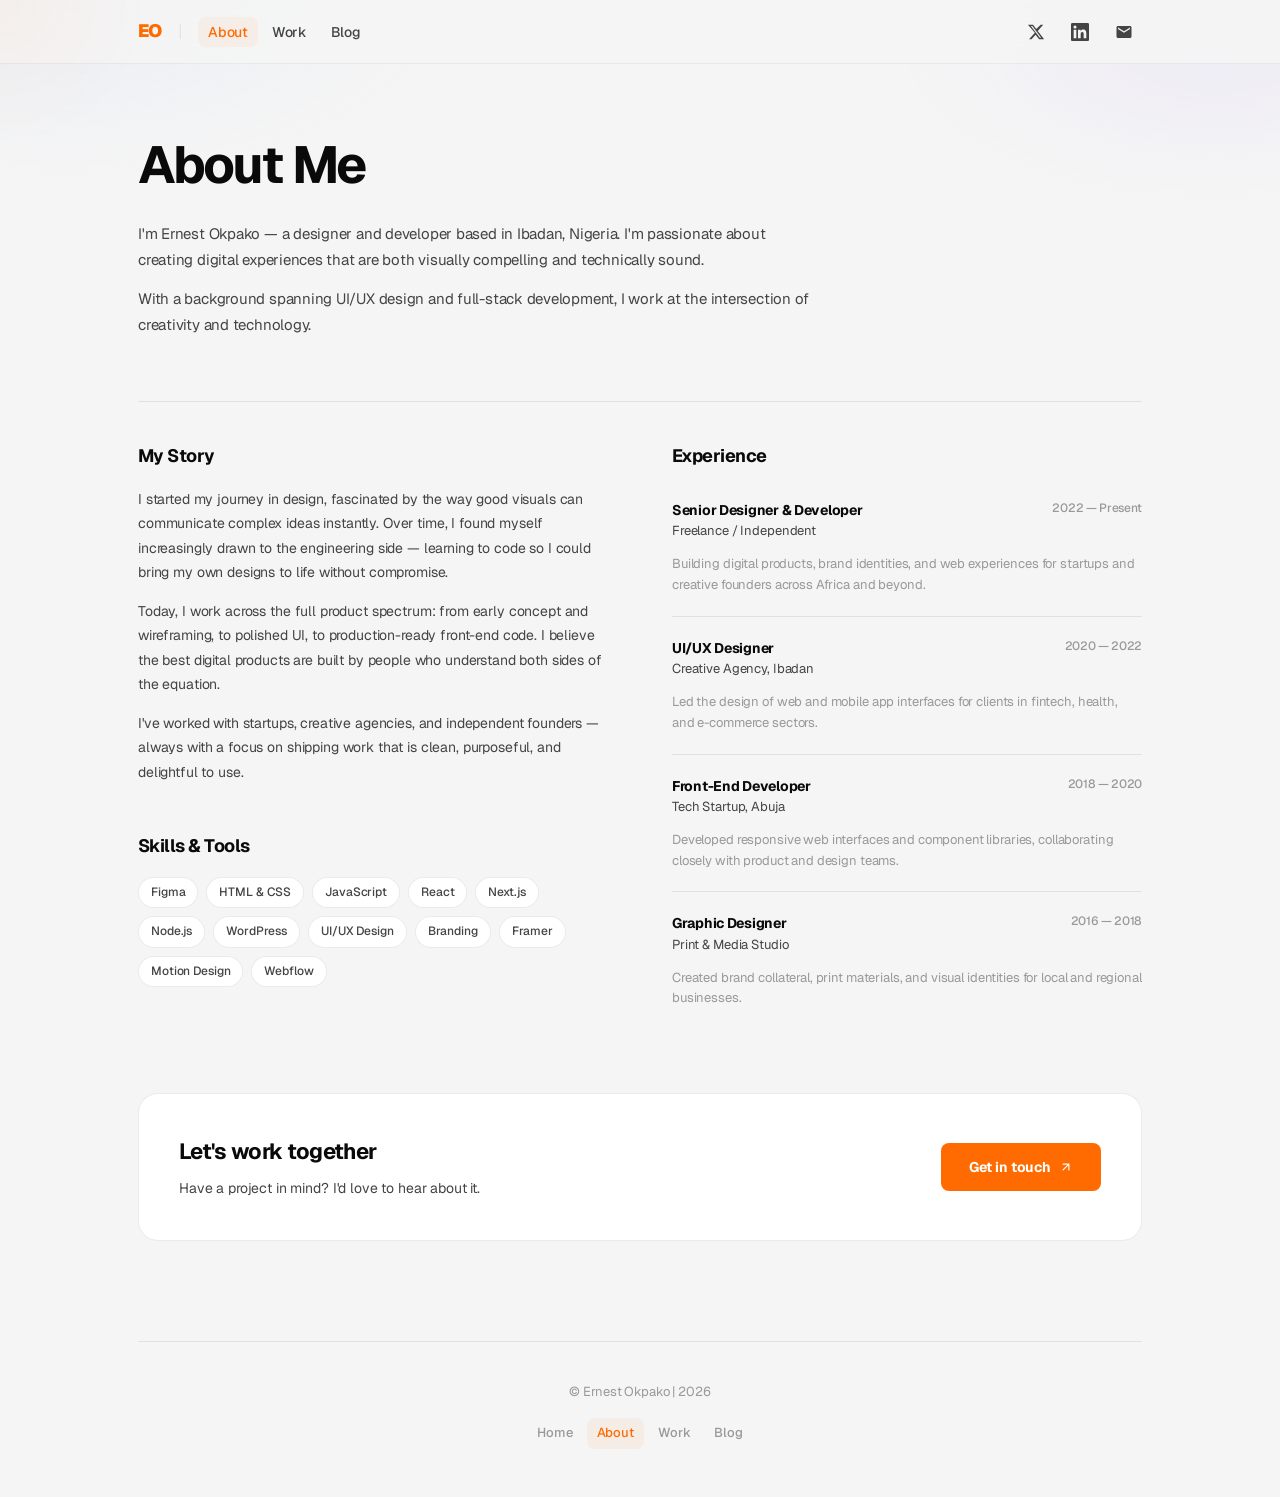
==== about.html @ 28a08a2b "Initial commit - Comprehensive Portfolio with Projects and Detailed Blog Posts" ====
<!DOCTYPE html>
<html lang="en">

<head>
    <meta charset="UTF-8" />
    <meta name="viewport" content="width=device-width, initial-scale=1.0" />
    <title>About — Ernest Okpako</title>
    <meta name="description"
        content="Learn more about Ernest Okpako — his background, skills, and experience in design and development." />
    <link rel="preconnect" href="https://fonts.googleapis.com" />
    <link rel="preconnect" href="https://fonts.gstatic.com" crossorigin />
    <link href="https://fonts.googleapis.com/css2?family=Geist:wght@300;400;500;600;700;800;900&display=swap"
        rel="stylesheet" />
    <link rel="stylesheet" href="css/style.css" />
</head>

<body>

    <!-- Navigation -->
    <nav class="navbar" id="navbar">
        <div class="nav-container">
            <div class="nav-left">
                <a href="index.html" class="nav-logo" id="nav-logo">EO</a>
                <span class="nav-divider">|</span>
                <ul class="nav-links">
                    <li><a href="about.html" class="nav-link" id="nav-about">About</a></li>
                    <li><a href="work.html" class="nav-link" id="nav-work">Work</a></li>
                    <li><a href="blog.html" class="nav-link" id="nav-blog">Blog</a></li>
                </ul>
            </div>
            <div class="nav-right">
                <a href="https://twitter.com" target="_blank" rel="noopener" class="nav-icon" aria-label="Twitter/X">
                    <svg width="18" height="18" viewBox="0 0 24 24" fill="none">
                        <path
                            d="M18.244 2.25h3.308l-7.227 8.26 8.502 11.24H16.17l-4.714-6.231-5.401 6.231H2.748l7.73-8.835L1.254 2.25H8.08l4.243 5.617 5.921-5.617Zm-1.161 17.52h1.833L7.084 4.126H5.117L17.083 19.77Z"
                            fill="currentColor" />
                    </svg>
                </a>
                <a href="https://linkedin.com" target="_blank" rel="noopener" class="nav-icon" aria-label="LinkedIn">
                    <svg width="18" height="18" viewBox="0 0 24 24" fill="none">
                        <path
                            d="M20.447 20.452h-3.554v-5.569c0-1.328-.027-3.037-1.852-3.037-1.853 0-2.136 1.445-2.136 2.939v5.667H9.351V9h3.414v1.561h.046c.477-.9 1.637-1.85 3.37-1.85 3.601 0 4.267 2.37 4.267 5.455v6.286zM5.337 7.433a2.062 2.062 0 0 1-2.063-2.065 2.064 2.064 0 1 1 2.063 2.065zm1.782 13.019H3.555V9h3.564v11.452zM22.225 0H1.771C.792 0 0 .774 0 1.729v20.542C0 23.227.792 24 1.771 24h20.451C23.2 24 24 23.227 24 22.271V1.729C24 .774 23.2 0 22.222 0h.003z"
                            fill="currentColor" />
                    </svg>
                </a>
                <a href="mailto:ernest.kelvin26@gmail.com" class="nav-icon" aria-label="Email">
                    <svg width="18" height="18" viewBox="0 0 24 24" fill="none">
                        <path
                            d="M20 4H4c-1.1 0-2 .9-2 2v12c0 1.1.9 2 2 2h16c1.1 0 2-.9 2-2V6c0-1.1-.9-2-2-2zm0 4-8 5-8-5V6l8 5 8-5v2z"
                            fill="currentColor" />
                    </svg>
                </a>
                <button class="hamburger" id="hamburger" aria-label="Toggle menu">
                    <span></span><span></span><span></span>
                </button>
            </div>
        </div>
        <div class="mobile-menu" id="mobile-menu">
            <ul>
                <li><a href="about.html" id="mob-about">About</a></li>
                <li><a href="work.html" id="mob-work">Work</a></li>
                <li><a href="blog.html" id="mob-blog">Blog</a></li>
            </ul>
        </div>
    </nav>

    <!-- Page Hero -->
    <section class="page-hero">
        <div class="container">
            <h1 class="page-title">About Me</h1>
            <div class="page-intro">
                <p>I'm Ernest Okpako — a designer and developer based in Ibadan, Nigeria. I'm passionate about creating
                    digital experiences that are both visually compelling and technically sound.</p>
                <p>With a background spanning UI/UX design and full-stack development, I work at the intersection of
                    creativity and technology.</p>
            </div>
        </div>
    </section>

    <!-- About Content -->
    <section class="about-content">
        <div class="container">
            <div class="divider"></div>

            <div class="about-grid">

                <!-- Left: Story & Skills -->
                <div>
                    <div class="about-text" style="margin-bottom: 48px;">
                        <h3>My Story</h3>
                        <p>I started my journey in design, fascinated by the way good visuals can communicate complex
                            ideas instantly. Over time, I found myself increasingly drawn to the engineering side —
                            learning to code so I could bring my own designs to life without compromise.</p>
                        <p>Today, I work across the full product spectrum: from early concept and wireframing, to
                            polished UI, to production-ready front-end code. I believe the best digital products are
                            built by people who understand both sides of the equation.</p>
                        <p>I've worked with startups, creative agencies, and independent founders — always with a focus
                            on shipping work that is clean, purposeful, and delightful to use.</p>
                    </div>

                    <div class="about-text">
                        <h3 style="margin-bottom: 16px;">Skills & Tools</h3>
                        <div class="skills-list" id="skills-list">
                            <span class="skill-tag">Figma</span>
                            <span class="skill-tag">HTML & CSS</span>
                            <span class="skill-tag">JavaScript</span>
                            <span class="skill-tag">React</span>
                            <span class="skill-tag">Next.js</span>
                            <span class="skill-tag">Node.js</span>
                            <span class="skill-tag">WordPress</span>
                            <span class="skill-tag">UI/UX Design</span>
                            <span class="skill-tag">Branding</span>
                            <span class="skill-tag">Framer</span>
                            <span class="skill-tag">Motion Design</span>
                            <span class="skill-tag">Webflow</span>
                        </div>
                    </div>
                </div>

                <!-- Right: Experience -->
                <div>
                    <h3
                        style="font-size: 18px; font-weight: 700; letter-spacing: -0.03em; margin-bottom: 8px; color: var(--text-primary);">
                        Experience</h3>

                    <div class="experience-item" id="exp-1">
                        <div class="exp-header">
                            <div>
                                <p class="exp-role">Senior Designer & Developer</p>
                                <p class="exp-company">Freelance / Independent</p>
                            </div>
                            <span class="exp-date">2022 — Present</span>
                        </div>
                        <p class="exp-desc">Building digital products, brand identities, and web experiences for
                            startups and creative founders across Africa and beyond.</p>
                    </div>

                    <div class="experience-item" id="exp-2">
                        <div class="exp-header">
                            <div>
                                <p class="exp-role">UI/UX Designer</p>
                                <p class="exp-company">Creative Agency, Ibadan</p>
                            </div>
                            <span class="exp-date">2020 — 2022</span>
                        </div>
                        <p class="exp-desc">Led the design of web and mobile app interfaces for clients in fintech,
                            health, and e-commerce sectors.</p>
                    </div>

                    <div class="experience-item" id="exp-3">
                        <div class="exp-header">
                            <div>
                                <p class="exp-role">Front-End Developer</p>
                                <p class="exp-company">Tech Startup, Abuja</p>
                            </div>
                            <span class="exp-date">2018 — 2020</span>
                        </div>
                        <p class="exp-desc">Developed responsive web interfaces and component libraries, collaborating
                            closely with product and design teams.</p>
                    </div>

                    <div class="experience-item" id="exp-4">
                        <div class="exp-header">
                            <div>
                                <p class="exp-role">Graphic Designer</p>
                                <p class="exp-company">Print & Media Studio</p>
                            </div>
                            <span class="exp-date">2016 — 2018</span>
                        </div>
                        <p class="exp-desc">Created brand collateral, print materials, and visual identities for local
                            and regional businesses.</p>
                    </div>
                </div>

            </div>

            <!-- Contact Strip -->
            <div class="contact-strip" id="contact-strip">
                <div>
                    <h3>Let's work together</h3>
                    <p>Have a project in mind? I'd love to hear about it.</p>
                </div>
                <a href="mailto:ernest.kelvin26@gmail.com" class="contact-btn" id="contact-email-btn">
                    Get in touch
                    <svg width="14" height="14" viewBox="0 0 24 24" fill="none">
                        <path d="M7 17L17 7M17 7H7M17 7v10" stroke="currentColor" stroke-width="2"
                            stroke-linecap="round" stroke-linejoin="round" />
                    </svg>
                </a>
            </div>

        </div>
    </section>

    <!-- Footer -->
    <footer class="footer" id="footer">
        <div class="container">
            <div class="divider"></div>
            <div class="footer-inner">
                <p class="footer-copy">© Ernest Okpako | 2026</p>
                <nav class="footer-nav" aria-label="Footer navigation">
                    <a href="index.html" class="footer-link" id="footer-home">Home</a>
                    <a href="about.html" class="footer-link" id="footer-about">About</a>
                    <a href="work.html" class="footer-link" id="footer-work">Work</a>
                    <a href="blog.html" class="footer-link" id="footer-blog">Blog</a>
                </nav>
            </div>
        </div>
    </footer>

    <script src="js/main.js"></script>
</body>

</html>
---- css/style.css ----
/* ===================================
   ROOT VARIABLES & DESIGN SYSTEM
   =================================== */
:root {
  --bg: #f5f5f5;
  --bg-card: #ffffff;
  --text-primary: #0a0a0a;
  --text-secondary: #444444;
  --text-muted: #999999;
  --accent: #FF6B00;
  --accent-hover: #e05f00;
  --border: rgba(0, 0, 0, 0.08);
  --border-light: rgba(0, 0, 0, 0.05);
  --nav-height: 64px;
  --container-width: 1100px;
  --radius-sm: 8px;
  --radius-md: 12px;
  --radius-lg: 20px;
  --transition: 0.22s cubic-bezier(0.4, 0, 0.2, 1);
  --shadow-sm: 0 1px 4px rgba(0, 0, 0, 0.05);
  --shadow-md: 0 4px 20px rgba(0, 0, 0, 0.08);
  --shadow-lg: 0 12px 40px rgba(0, 0, 0, 0.12);
}

/* ===================================
   RESET & BASE
   =================================== */
*,
*::before,
*::after {
  box-sizing: border-box;
  margin: 0;
  padding: 0;
}

html {
  scroll-behavior: smooth;
}

body {
  font-family: 'Geist', -apple-system, BlinkMacSystemFont, 'Segoe UI', sans-serif;
  background-color: var(--bg);
  color: var(--text-primary);
  font-size: 16px;
  line-height: 1.6;
  letter-spacing: -0.02em;
  -webkit-font-smoothing: antialiased;
  -moz-osx-font-smoothing: grayscale;
  overflow-x: hidden;
  min-height: 100vh;
}

/* Aurora glow effect */
body::before {
  content: "";
  position: fixed;
  top: 0;
  left: 0;
  width: 100%;
  height: 100%;
  background:
    radial-gradient(ellipse 60% 40% at 5% 0%, rgba(120, 160, 255, 0.07), transparent 50%),
    radial-gradient(ellipse 50% 35% at 95% 5%, rgba(160, 120, 255, 0.07), transparent 50%);
  pointer-events: none;
  z-index: 0;
}

a {
  color: inherit;
  text-decoration: none;
}

ul {
  list-style: none;
}

img {
  display: block;
  max-width: 100%;
  height: auto;
}

/* ===================================
   CONTAINER
   =================================== */
.container {
  max-width: var(--container-width);
  margin: 0 auto;
  padding: 0 48px;
  position: relative;
  z-index: 1;
}

/* ===================================
   NAVIGATION
   =================================== */
.navbar {
  position: fixed;
  top: 0;
  left: 0;
  right: 0;
  z-index: 100;
  background: rgba(245, 245, 245, 0.8);
  backdrop-filter: blur(16px);
  -webkit-backdrop-filter: blur(16px);
  border-bottom: 1px solid var(--border-light);
  transition: background var(--transition), box-shadow var(--transition);
  height: var(--nav-height);
}

.navbar.scrolled {
  background: rgba(245, 245, 245, 0.95);
  box-shadow: 0 1px 24px rgba(0, 0, 0, 0.06);
}

.nav-container {
  max-width: var(--container-width);
  margin: 0 auto;
  padding: 0 48px;
  height: 100%;
  display: flex;
  align-items: center;
  justify-content: space-between;
}

.nav-left {
  display: flex;
  align-items: center;
  gap: 16px;
}

.nav-logo {
  font-size: 18px;
  font-weight: 900;
  color: var(--accent);
  letter-spacing: -0.04em;
  transition: opacity var(--transition);
  flex-shrink: 0;
}

.nav-logo:hover {
  opacity: 0.8;
}

.nav-divider {
  color: var(--border);
  font-size: 18px;
  font-weight: 300;
  user-select: none;
  flex-shrink: 0;
}

.nav-links {
  display: flex;
  align-items: center;
  gap: 4px;
}

.nav-link {
  font-size: 14px;
  font-weight: 500;
  color: var(--text-secondary);
  padding: 6px 10px;
  border-radius: var(--radius-sm);
  transition: color var(--transition), background var(--transition);
  letter-spacing: -0.02em;
}

.nav-link:hover,
.nav-link.active {
  color: var(--accent);
  background: rgba(255, 107, 0, 0.06);
}

.nav-right {
  display: flex;
  align-items: center;
  gap: 8px;
}

.nav-icon {
  width: 36px;
  height: 36px;
  display: flex;
  align-items: center;
  justify-content: center;
  border-radius: var(--radius-sm);
  color: var(--text-secondary);
  transition: color var(--transition), background var(--transition);
}

.nav-icon:hover {
  color: var(--accent);
  background: rgba(255, 107, 0, 0.06);
}

/* Hamburger */
.hamburger {
  display: none;
  flex-direction: column;
  gap: 5px;
  background: none;
  border: none;
  cursor: pointer;
  padding: 8px;
  border-radius: var(--radius-sm);
  transition: background var(--transition);
}

.hamburger:hover {
  background: var(--border-light);
}

.hamburger span {
  display: block;
  width: 20px;
  height: 2px;
  background: var(--text-primary);
  border-radius: 2px;
  transition: all var(--transition);
}

.hamburger.open span:nth-child(1) {
  transform: translateY(7px) rotate(45deg);
}

.hamburger.open span:nth-child(2) {
  opacity: 0;
}

.hamburger.open span:nth-child(3) {
  transform: translateY(-7px) rotate(-45deg);
}

/* Mobile Menu */
.mobile-menu {
  display: none;
  position: absolute;
  top: var(--nav-height);
  left: 0;
  right: 0;
  background: rgba(245, 245, 245, 0.97);
  backdrop-filter: blur(16px);
  -webkit-backdrop-filter: blur(16px);
  border-bottom: 1px solid var(--border);
  padding: 16px 24px 24px;
  z-index: 99;
  animation: slideDown 0.2s ease;
}

.mobile-menu.open {
  display: block;
}

@keyframes slideDown {
  from {
    opacity: 0;
    transform: translateY(-8px);
  }

  to {
    opacity: 1;
    transform: translateY(0);
  }
}

.mobile-menu ul {
  display: flex;
  flex-direction: column;
  gap: 4px;
}

.mobile-menu a {
  display: block;
  font-size: 15px;
  font-weight: 500;
  color: var(--text-secondary);
  padding: 10px 12px;
  border-radius: var(--radius-sm);
  transition: color var(--transition), background var(--transition);
  letter-spacing: -0.02em;
}

.mobile-menu a:hover,
.mobile-menu a.active {
  color: var(--accent);
  background: rgba(255, 107, 0, 0.06);
}

/* ===================================
   HERO SECTION
   =================================== */
.hero {
  padding-top: calc(var(--nav-height) + 72px);
  padding-bottom: 72px;
}

.hero-content {
  max-width: 820px;
}

.hero-name {
  font-size: clamp(38px, 6vw, 58px);
  font-weight: 700;
  letter-spacing: -0.04em;
  line-height: 1.1;
  color: var(--text-primary);
  margin-bottom: 20px;
  opacity: 0;
  transform: translateY(20px);
  animation: fadeUp 0.6s ease forwards;
  animation-delay: 0.1s;
}

.hero-meta {
  display: flex;
  align-items: center;
  justify-content: space-between;
  margin-bottom: 36px;
  opacity: 0;
  transform: translateY(20px);
  animation: fadeUp 0.6s ease forwards;
  animation-delay: 0.2s;
}

.hero-role {
  font-size: 14px;
  font-weight: 600;
  color: var(--text-secondary);
  letter-spacing: -0.01em;
}

.hero-location {
  display: flex;
  align-items: center;
  gap: 4px;
  font-size: 14px;
  font-weight: 500;
  color: var(--text-muted);
  letter-spacing: -0.01em;
}

.hero-bio {
  display: flex;
  flex-direction: column;
  gap: 16px;
  opacity: 0;
  transform: translateY(20px);
  animation: fadeUp 0.6s ease forwards;
  animation-delay: 0.3s;
}

.hero-bio p {
  font-size: 15px;
  line-height: 1.7;
  color: var(--text-secondary);
  letter-spacing: -0.015em;
  max-width: 680px;
}

@keyframes fadeUp {
  to {
    opacity: 1;
    transform: translateY(0);
  }
}

/* ===================================
   DIVIDER
   =================================== */
.divider {
  height: 1px;
  background: var(--border);
  margin: 0 0 40px;
}

/* ===================================
   SECTION HEADER
   =================================== */
.section-header {
  display: flex;
  align-items: center;
  justify-content: space-between;
  margin-bottom: 24px;
}

.section-title {
  font-size: 20px;
  font-weight: 700;
  letter-spacing: -0.03em;
  color: var(--text-primary);
}

.view-all-link {
  font-size: 13px;
  font-weight: 500;
  color: var(--text-muted);
  letter-spacing: -0.01em;
  transition: color var(--transition);
}

.view-all-link:hover {
  color: var(--accent);
}

/* ===================================
   PROJECTS GRID
   =================================== */
.projects-section {
  padding-bottom: 100px;
}

.projects-grid {
  display: grid;
  grid-template-columns: repeat(2, 1fr);
  gap: 32px;
  margin-top: 8px;
}

.projects-grid.full {
  grid-template-columns: repeat(2, 1fr);
}

.project-card {
  opacity: 0;
  transform: translateY(24px);
  transition: opacity 0.5s ease, transform 0.5s ease;
}

.project-card.visible {
  opacity: 1;
  transform: translateY(0);
}

.project-image-link {
  display: block;
  border-radius: var(--radius-md);
  overflow: hidden;
}

.project-image-wrap {
  position: relative;
  aspect-ratio: 16 / 10;
  overflow: hidden;
  border-radius: var(--radius-md);
  background: #e8e8e8;
}

.project-img {
  width: 100%;
  height: 100%;
  object-fit: cover;
  transition: transform 0.6s cubic-bezier(0.4, 0, 0.2, 1);
}

.project-card:hover .project-img {
  transform: scale(1.04);
}

.project-year {
  position: absolute;
  top: 16px;
  left: 20px;
  font-size: 52px;
  font-weight: 800;
  color: rgba(255, 255, 255, 0.25);
  letter-spacing: -0.04em;
  line-height: 1;
  z-index: 2;
  pointer-events: none;
  user-select: none;
}

.project-overlay {
  position: absolute;
  inset: 0;
  background: linear-gradient(to bottom, transparent 50%, rgba(0, 0, 0, 0.12) 100%);
  opacity: 0;
  transition: opacity var(--transition);
  z-index: 1;
}

.project-card:hover .project-overlay {
  opacity: 1;
}

.project-info {
  padding: 16px 4px 0;
}

.project-title {
  font-size: 16px;
  font-weight: 700;
  letter-spacing: -0.025em;
  color: var(--text-primary);
  margin-bottom: 4px;
}

.project-title a {
  transition: color var(--transition);
}

.project-title a:hover {
  color: var(--accent);
}

.project-desc {
  font-size: 13px;
  color: var(--text-muted);
  letter-spacing: -0.01em;
  line-height: 1.5;
}

/* ===================================
   PAGE HERO (for inner pages)
   =================================== */
.page-hero {
  padding-top: calc(var(--nav-height) + 72px);
  padding-bottom: 64px;
}

.page-hero .container {
  max-width: var(--container-width);
}

.page-title {
  font-size: clamp(36px, 5vw, 52px);
  font-weight: 700;
  letter-spacing: -0.04em;
  line-height: 1.1;
  margin-bottom: 28px;
  opacity: 0;
  transform: translateY(20px);
  animation: fadeUp 0.6s ease forwards;
  animation-delay: 0.1s;
}

.page-intro {
  display: flex;
  flex-direction: column;
  gap: 14px;
  max-width: 680px;
  opacity: 0;
  transform: translateY(20px);
  animation: fadeUp 0.6s ease forwards;
  animation-delay: 0.2s;
}

.page-intro p {
  font-size: 15px;
  line-height: 1.7;
  color: var(--text-secondary);
  letter-spacing: -0.015em;
}

/* ===================================
   ABOUT PAGE
   =================================== */
.about-content {
  padding-bottom: 100px;
}

.about-grid {
  display: grid;
  grid-template-columns: 1fr 1fr;
  gap: 64px;
  margin-top: 8px;
}

.about-text h3 {
  font-size: 18px;
  font-weight: 700;
  letter-spacing: -0.03em;
  margin-bottom: 16px;
  color: var(--text-primary);
}

.about-text p {
  font-size: 14px;
  line-height: 1.75;
  color: var(--text-secondary);
  margin-bottom: 14px;
  letter-spacing: -0.01em;
}

.skills-list {
  display: flex;
  flex-wrap: wrap;
  gap: 8px;
  margin-top: 4px;
}

.skill-tag {
  display: inline-flex;
  align-items: center;
  padding: 5px 12px;
  background: var(--bg-card);
  border: 1px solid var(--border);
  border-radius: 100px;
  font-size: 12px;
  font-weight: 500;
  color: var(--text-secondary);
  letter-spacing: -0.01em;
  transition: border-color var(--transition), color var(--transition);
}

.skill-tag:hover {
  border-color: var(--accent);
  color: var(--accent);
}

.experience-item {
  padding: 20px 0;
  border-bottom: 1px solid var(--border);
}

.experience-item:last-child {
  border-bottom: none;
}

.exp-header {
  display: flex;
  align-items: flex-start;
  justify-content: space-between;
  gap: 16px;
  margin-bottom: 6px;
}

.exp-role {
  font-size: 14px;
  font-weight: 700;
  letter-spacing: -0.02em;
  color: var(--text-primary);
}

.exp-company {
  font-size: 13px;
  color: var(--text-secondary);
  margin-bottom: 6px;
  letter-spacing: -0.01em;
}

.exp-date {
  font-size: 12px;
  color: var(--text-muted);
  font-weight: 500;
  white-space: nowrap;
  flex-shrink: 0;
}

.exp-desc {
  font-size: 13px;
  color: var(--text-muted);
  line-height: 1.6;
  letter-spacing: -0.01em;
}

/* ===================================
   BLOG PAGE
   =================================== */
.blog-section {
  padding-bottom: 100px;
}

.blog-list {
  display: flex;
  flex-direction: column;
  gap: 0;
}

.blog-card {
  display: flex;
  align-items: flex-start;
  justify-content: space-between;
  gap: 24px;
  padding: 24px 0;
  border-bottom: 1px solid var(--border);
  text-decoration: none;
  transition: all var(--transition);
  opacity: 0;
  transform: translateY(16px);
}

.blog-card.visible {
  opacity: 1;
  transform: translateY(0);
}

.blog-card:hover .blog-title {
  color: var(--accent);
}

.blog-info {
  flex: 1;
}

.blog-meta {
  display: flex;
  align-items: center;
  gap: 12px;
  margin-bottom: 8px;
}

.blog-category {
  font-size: 11px;
  font-weight: 600;
  color: var(--accent);
  text-transform: uppercase;
  letter-spacing: 0.06em;
}

.blog-date {
  font-size: 12px;
  color: var(--text-muted);
  letter-spacing: -0.01em;
}

.blog-title {
  font-size: 17px;
  font-weight: 700;
  letter-spacing: -0.03em;
  color: var(--text-primary);
  margin-bottom: 8px;
  transition: color var(--transition);
  line-height: 1.3;
}

.blog-excerpt {
  font-size: 13px;
  color: var(--text-muted);
  line-height: 1.6;
  letter-spacing: -0.01em;
  max-width: 560px;
}

.blog-read-time {
  font-size: 12px;
  color: var(--text-muted);
  font-weight: 500;
  flex-shrink: 0;
  white-space: nowrap;
  margin-top: 4px;
}

/* ===================================
   PROJECT SINGLE PAGE
   =================================== */
.project-single {
  padding-bottom: 100px;
}

.project-hero-img {
  width: 100%;
  aspect-ratio: 16 / 8;
  object-fit: cover;
  border-radius: var(--radius-lg);
  margin-top: 8px;
  margin-bottom: 56px;
}

.project-body {
  display: grid;
  grid-template-columns: 2fr 1fr;
  gap: 64px;
}

.project-body-text h3 {
  font-size: 20px;
  font-weight: 700;
  letter-spacing: -0.03em;
  margin-bottom: 14px;
  color: var(--text-primary);
}

.project-body-text p {
  font-size: 14px;
  line-height: 1.75;
  color: var(--text-secondary);
  margin-bottom: 16px;
  letter-spacing: -0.01em;
}

.project-meta-sidebar h4 {
  font-size: 11px;
  font-weight: 700;
  text-transform: uppercase;
  letter-spacing: 0.08em;
  color: var(--text-muted);
  margin-bottom: 8px;
}

.meta-block {
  margin-bottom: 28px;
}

.meta-value {
  font-size: 14px;
  font-weight: 600;
  color: var(--text-primary);
  letter-spacing: -0.02em;
}

.meta-tags {
  display: flex;
  flex-wrap: wrap;
  gap: 6px;
  margin-top: 4px;
}

.meta-tag {
  display: inline-flex;
  align-items: center;
  padding: 4px 10px;
  background: var(--bg-card);
  border: 1px solid var(--border);
  border-radius: 100px;
  font-size: 11px;
  font-weight: 500;
  color: var(--text-secondary);
  letter-spacing: -0.01em;
}

.project-visit-btn {
  display: inline-flex;
  align-items: center;
  gap: 8px;
  padding: 11px 22px;
  background: var(--text-primary);
  color: #fff;
  border-radius: var(--radius-sm);
  font-size: 13px;
  font-weight: 600;
  letter-spacing: -0.01em;
  transition: background var(--transition), transform var(--transition);
  margin-top: 12px;
}

.project-visit-btn:hover {
  background: var(--accent);
  transform: translateY(-2px);
}

.project-visit-btn svg {
  transition: transform var(--transition);
}

.project-visit-btn:hover svg {
  transform: translate(2px, -2px);
}

/* ===================================
   CONTACT SECTION (used in About)
   =================================== */
.contact-strip {
  margin-top: 64px;
  padding: 40px;
  background: var(--bg-card);
  border: 1px solid var(--border);
  border-radius: var(--radius-lg);
  display: flex;
  align-items: center;
  justify-content: space-between;
  gap: 24px;
}

.contact-strip h3 {
  font-size: 22px;
  font-weight: 700;
  letter-spacing: -0.03em;
  margin-bottom: 8px;
}

.contact-strip p {
  font-size: 14px;
  color: var(--text-secondary);
  letter-spacing: -0.01em;
}

.contact-btn {
  display: inline-flex;
  align-items: center;
  gap: 8px;
  padding: 13px 28px;
  background: var(--accent);
  color: #fff;
  border-radius: var(--radius-sm);
  font-size: 14px;
  font-weight: 700;
  letter-spacing: -0.01em;
  transition: background var(--transition), transform var(--transition), box-shadow var(--transition);
  white-space: nowrap;
  flex-shrink: 0;
}

.contact-btn:hover {
  background: var(--accent-hover);
  transform: translateY(-2px);
  box-shadow: 0 8px 24px rgba(255, 107, 0, 0.3);
}

/* ===================================
   HOME SKILLS SECTION
   =================================== */
.home-skills-section {
  padding-bottom: 80px;
}

.home-skills-grid {
  display: grid;
  grid-template-columns: repeat(3, 1fr);
  gap: 40px;
  margin-top: 8px;
}

.home-skill-group {
  opacity: 0;
  transform: translateY(20px);
  transition: opacity 0.5s ease, transform 0.5s ease;
}

.home-skill-group.visible {
  opacity: 1;
  transform: translateY(0);
}

.skill-group-label {
  font-size: 11px;
  font-weight: 700;
  text-transform: uppercase;
  letter-spacing: 0.08em;
  color: var(--accent);
  margin-bottom: 14px;
}

/* ===================================
   HOME CTA SECTION
   =================================== */
.home-cta-section {
  padding-bottom: 100px;
}

.home-cta-inner {
  display: flex;
  align-items: center;
  justify-content: space-between;
  gap: 40px;
  padding: 56px 64px;
  background: var(--text-primary);
  border-radius: var(--radius-lg);
  opacity: 0;
  transform: translateY(24px);
  transition: opacity 0.6s ease, transform 0.6s ease;
}

.home-cta-inner.visible {
  opacity: 1;
  transform: translateY(0);
}

.home-cta-eyebrow {
  display: inline-block;
  font-size: 11px;
  font-weight: 700;
  text-transform: uppercase;
  letter-spacing: 0.1em;
  color: var(--accent);
  margin-bottom: 16px;
}

.home-cta-heading {
  font-size: clamp(26px, 3.5vw, 38px);
  font-weight: 700;
  letter-spacing: -0.04em;
  line-height: 1.15;
  color: #fff;
  margin-bottom: 16px;
}

.home-cta-sub {
  font-size: 14px;
  line-height: 1.7;
  color: rgba(255, 255, 255, 0.6);
  letter-spacing: -0.01em;
  max-width: 460px;
}

.home-cta-btn {
  display: inline-flex;
  align-items: center;
  gap: 10px;
  padding: 16px 32px;
  background: var(--accent);
  color: #fff;
  border-radius: var(--radius-sm);
  font-size: 14px;
  font-weight: 700;
  letter-spacing: -0.01em;
  white-space: nowrap;
  flex-shrink: 0;
  transition: background var(--transition), transform var(--transition), box-shadow var(--transition);
}

.home-cta-btn:hover {
  background: var(--accent-hover);
  transform: translateY(-2px);
  box-shadow: 0 8px 28px rgba(255, 107, 0, 0.4);
}

.home-cta-btn svg {
  transition: transform var(--transition);
}

.home-cta-btn:hover svg {
  transform: translate(3px, -3px);
}

@media (max-width: 900px) {
  .home-skills-grid {
    grid-template-columns: repeat(2, 1fr);
    gap: 32px;
  }

  .home-cta-inner {
    flex-direction: column;
    align-items: flex-start;
    padding: 40px;
  }
}

@media (max-width: 640px) {
  .home-skills-grid {
    grid-template-columns: 1fr;
    gap: 28px;
  }

  .home-cta-inner {
    padding: 32px 24px;
  }

  .home-cta-heading {
    font-size: 24px;
  }
}

/* ===================================
   FOOTER
   =================================== */
.footer {
  padding-bottom: 48px;
}

.footer-inner {
  display: flex;
  flex-direction: column;
  align-items: center;
  gap: 16px;
  text-align: center;
}

.footer-copy {
  font-size: 13px;
  color: var(--text-muted);
  letter-spacing: -0.01em;
}

.footer-nav {
  display: flex;
  align-items: center;
  gap: 4px;
}

.footer-link {
  font-size: 13px;
  font-weight: 500;
  color: var(--text-muted);
  padding: 5px 10px;
  border-radius: var(--radius-sm);
  transition: color var(--transition), background var(--transition);
  letter-spacing: -0.01em;
}

.footer-link:hover,
.footer-link.active {
  color: var(--accent);
  background: rgba(255, 107, 0, 0.06);
}

/* ===================================
   CURSOR GLOW EFFECT
   =================================== */
.cursor-glow {
  position: fixed;
  width: 300px;
  height: 300px;
  border-radius: 50%;
  background: radial-gradient(circle, rgba(255, 107, 0, 0.04) 0%, transparent 70%);
  pointer-events: none;
  z-index: 9999;
  transform: translate(-50%, -50%);
  transition: opacity 0.3s ease;
  mix-blend-mode: normal;
}

/* ===================================
   PAGE TRANSITIONS
   =================================== */
.page-transition {
  animation: pageIn 0.4s ease;
}

@keyframes pageIn {
  from {
    opacity: 0;
    transform: translateY(12px);
  }

  to {
    opacity: 1;
    transform: translateY(0);
  }
}

/* ===================================
   SCROLLBAR
   =================================== */
::-webkit-scrollbar {
  width: 6px;
}

::-webkit-scrollbar-track {
  background: transparent;
}

::-webkit-scrollbar-thumb {
  background: rgba(0, 0, 0, 0.12);
  border-radius: 3px;
}

::-webkit-scrollbar-thumb:hover {
  background: rgba(0, 0, 0, 0.2);
}

/* ===================================
   RESPONSIVE DESIGN
   =================================== */

/* Tablet */
@media (max-width: 900px) {
  .container {
    padding: 0 32px;
  }

  .nav-container {
    padding: 0 32px;
  }

  .projects-grid {
    gap: 24px;
  }

  .about-grid {
    grid-template-columns: 1fr;
    gap: 48px;
  }

  .project-body {
    grid-template-columns: 1fr;
    gap: 40px;
  }

  .contact-strip {
    flex-direction: column;
    text-align: center;
    padding: 32px;
  }
}

/* Mobile */
@media (max-width: 640px) {
  :root {
    --nav-height: 60px;
  }

  .container {
    padding: 0 20px;
  }

  .nav-container {
    padding: 0 20px;
  }

  .nav-links {
    display: none;
  }

  .hamburger {
    display: flex;
  }

  .hero {
    padding-top: calc(var(--nav-height) + 48px);
    padding-bottom: 48px;
  }

  .hero-meta {
    flex-direction: column;
    align-items: flex-start;
    gap: 4px;
  }

  .projects-grid,
  .projects-grid.full {
    grid-template-columns: 1fr;
    gap: 32px;
  }

  .project-year {
    font-size: 38px;
  }

  .page-hero {
    padding-top: calc(var(--nav-height) + 40px);
    padding-bottom: 48px;
  }

  .blog-card {
    flex-direction: column;
    gap: 8px;
  }

  .contact-strip {
    padding: 24px;
  }

  .section-header {
    margin-bottom: 20px;
  }
}
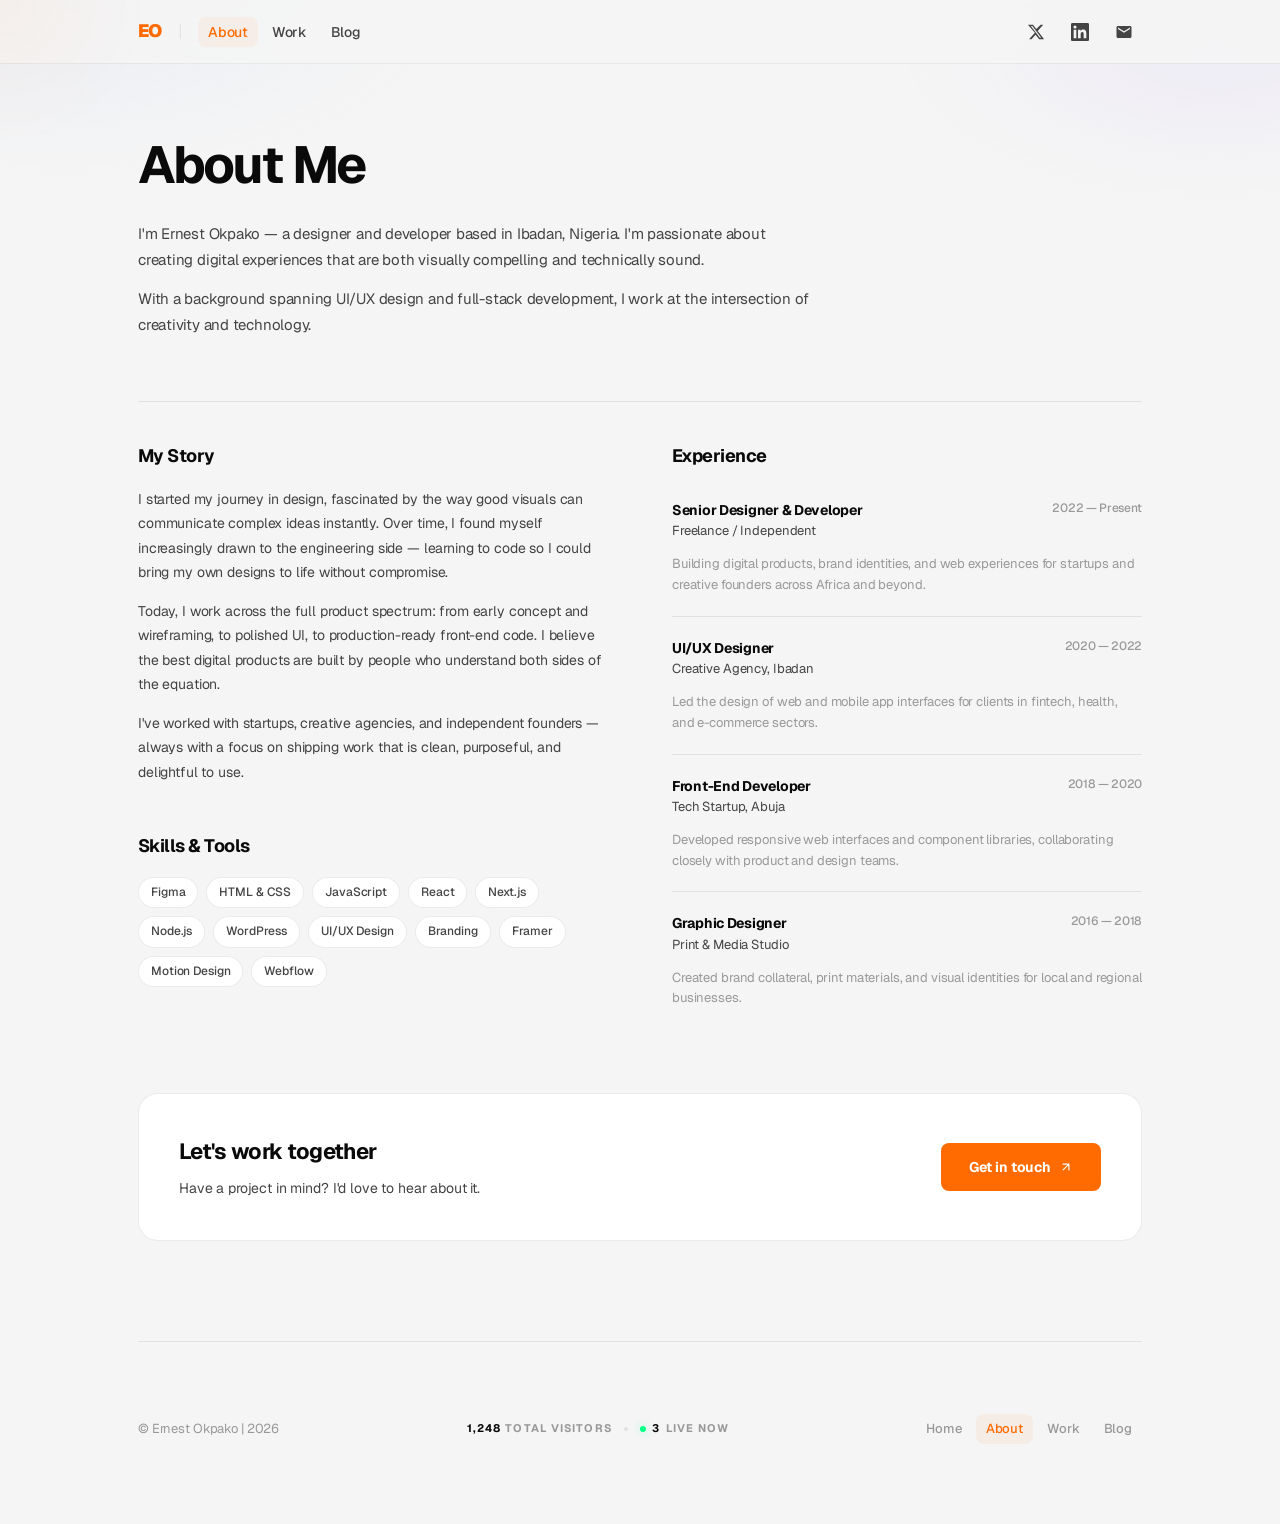
==== commit 308af63a: "Added live visitor stats simulation to the footer" ====
--- a/about.html
+++ b/about.html
@@ -198,6 +198,11 @@
             <div class="divider"></div>
             <div class="footer-inner">
                 <p class="footer-copy">© Ernest Okpako | 2026</p>
+                <div class="footer-stats">
+                    <span class="stat-item"><span id="total-viz">1,248</span> Total Visitors</span>
+                    <span class="stat-dot"></span>
+                    <span class="stat-item active-viz"><span id="active-viz">3</span> Live Now</span>
+                </div>
                 <nav class="footer-nav" aria-label="Footer navigation">
                     <a href="index.html" class="footer-link" id="footer-home">Home</a>
                     <a href="about.html" class="footer-link" id="footer-about">About</a>
--- a/css/style.css
+++ b/css/style.css
@@ -1051,10 +1051,65 @@
 
 .footer-inner {
   display: flex;
-  flex-direction: column;
-  align-items: center;
-  gap: 16px;
-  text-align: center;
+  align-items: center;
+  justify-content: space-between;
+  padding: 32px 0;
+}
+
+/* Footer Stats */
+.footer-stats {
+  display: flex;
+  align-items: center;
+  gap: 12px;
+  font-size: 11px;
+  font-weight: 700;
+  text-transform: uppercase;
+  letter-spacing: 0.1em;
+  color: var(--text-muted);
+}
+
+.stat-item span {
+  color: var(--text-primary);
+}
+
+.stat-dot {
+  width: 4px;
+  height: 4px;
+  border-radius: 50%;
+  background: var(--border);
+}
+
+.active-viz {
+  display: flex;
+  align-items: center;
+  gap: 6px;
+}
+
+.active-viz::before {
+  content: '';
+  width: 6px;
+  height: 6px;
+  border-radius: 50%;
+  background: #00ff88;
+  box-shadow: 0 0 10px rgba(0, 255, 136, 0.4);
+  animation: pulse-green 2s infinite;
+}
+
+@keyframes pulse-green {
+  0% {
+    transform: scale(0.95);
+    opacity: 0.5;
+  }
+
+  50% {
+    transform: scale(1.1);
+    opacity: 1;
+  }
+
+  100% {
+    transform: scale(0.95);
+    opacity: 0.5;
+  }
 }
 
 .footer-copy {
@@ -1235,4 +1290,15 @@
   .section-header {
     margin-bottom: 20px;
   }
+
+  .footer-inner {
+    flex-direction: column;
+    gap: 20px;
+    text-align: center;
+    padding-bottom: 64px;
+  }
+
+  .footer-stats {
+    order: -1;
+  }
 }
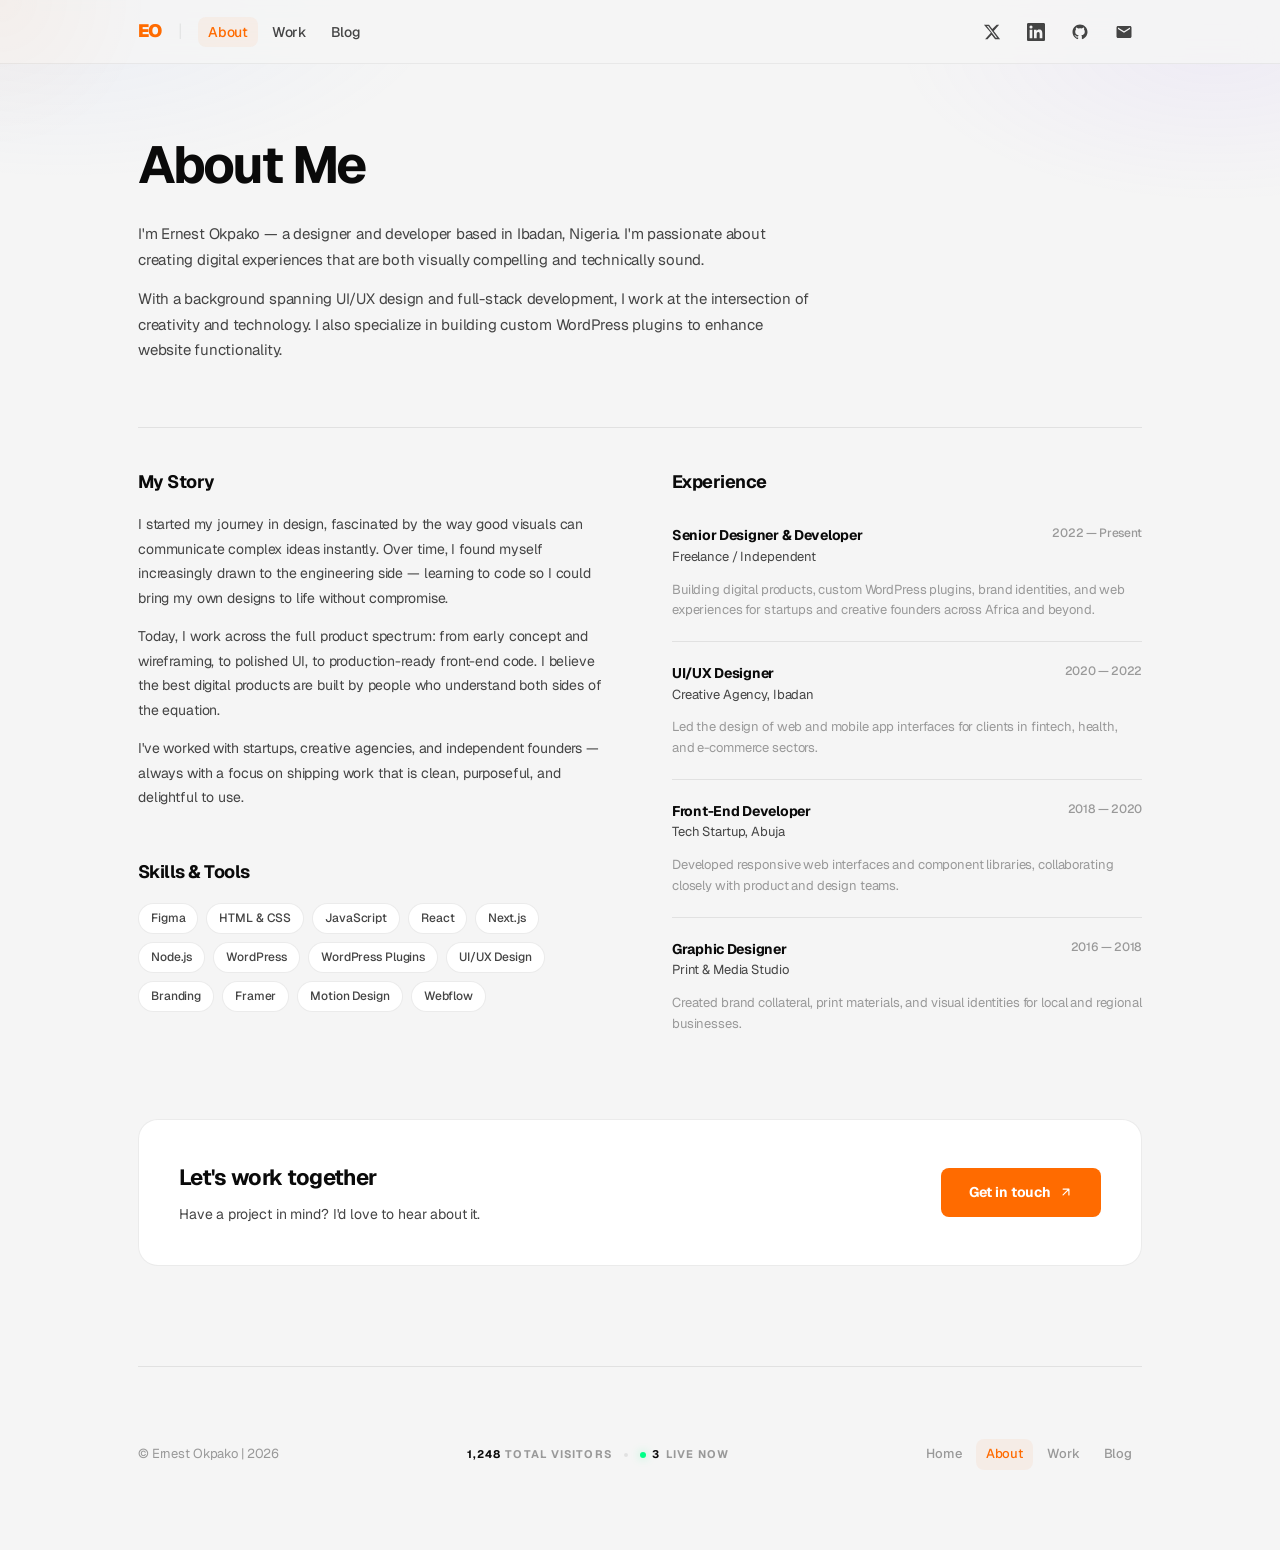
==== commit 4b8e2c64: "Enhancement: Add GitHub link and highlight WordPress plugin development" ====
--- a/about.html
+++ b/about.html
@@ -43,6 +43,14 @@
                             fill="currentColor" />
                     </svg>
                 </a>
+                <a href="https://github.com/amazinernest" target="_blank" rel="noopener" class="nav-icon" id="nav-github"
+                    aria-label="GitHub">
+                    <svg width="18" height="18" viewBox="0 0 24 24" fill="none" xmlns="http://www.w3.org/2000/svg">
+                        <path
+                            d="M12 2C6.477 2 2 6.477 2 12c0 4.418 2.865 8.166 6.839 9.489.5.092.682-.217.682-.482 0-.237-.008-.866-.013-1.7-2.782.603-3.369-1.34-3.369-1.34-.454-1.156-1.11-1.463-1.11-1.463-.908-.62.069-.608.069-.608 1.003.07 1.531 1.03 1.531 1.03.892 1.529 2.341 1.087 2.91.832.092-.647.35-1.088.636-1.338-2.22-.253-4.555-1.11-4.555-4.943 0-1.091.39-1.984 1.029-2.683-.103-.253-.446-1.27.098-2.647 0 0 .84-.269 2.75 1.025A9.578 9.578 0 0112 6.836c.85.004 1.705.114 2.504.336 1.909-1.294 2.747-1.025 2.747-1.025.546 1.377.202 2.394.1 2.647.64.699 1.028 1.592 1.028 2.683 0 3.842-2.339 4.687-4.566 4.935.359.309.678.92.678 1.855 0 1.338-.012 2.419-.012 2.747 0 .268.18.58.688.482C19.138 20.161 22 16.416 22 12c0-5.523-4.477-10-10-10z"
+                            fill="currentColor" />
+                    </svg>
+                </a>
                 <a href="mailto:ernest.kelvin26@gmail.com" class="nav-icon" aria-label="Email">
                     <svg width="18" height="18" viewBox="0 0 24 24" fill="none">
                         <path
@@ -72,7 +80,7 @@
                 <p>I'm Ernest Okpako — a designer and developer based in Ibadan, Nigeria. I'm passionate about creating
                     digital experiences that are both visually compelling and technically sound.</p>
                 <p>With a background spanning UI/UX design and full-stack development, I work at the intersection of
-                    creativity and technology.</p>
+                    creativity and technology. I also specialize in building custom WordPress plugins to enhance website functionality.</p>
             </div>
         </div>
     </section>
@@ -108,6 +116,7 @@
                             <span class="skill-tag">Next.js</span>
                             <span class="skill-tag">Node.js</span>
                             <span class="skill-tag">WordPress</span>
+                            <span class="skill-tag">WordPress Plugins</span>
                             <span class="skill-tag">UI/UX Design</span>
                             <span class="skill-tag">Branding</span>
                             <span class="skill-tag">Framer</span>
@@ -131,7 +140,7 @@
                             </div>
                             <span class="exp-date">2022 — Present</span>
                         </div>
-                        <p class="exp-desc">Building digital products, brand identities, and web experiences for
+                        <p class="exp-desc">Building digital products, custom WordPress plugins, brand identities, and web experiences for
                             startups and creative founders across Africa and beyond.</p>
                     </div>
 
